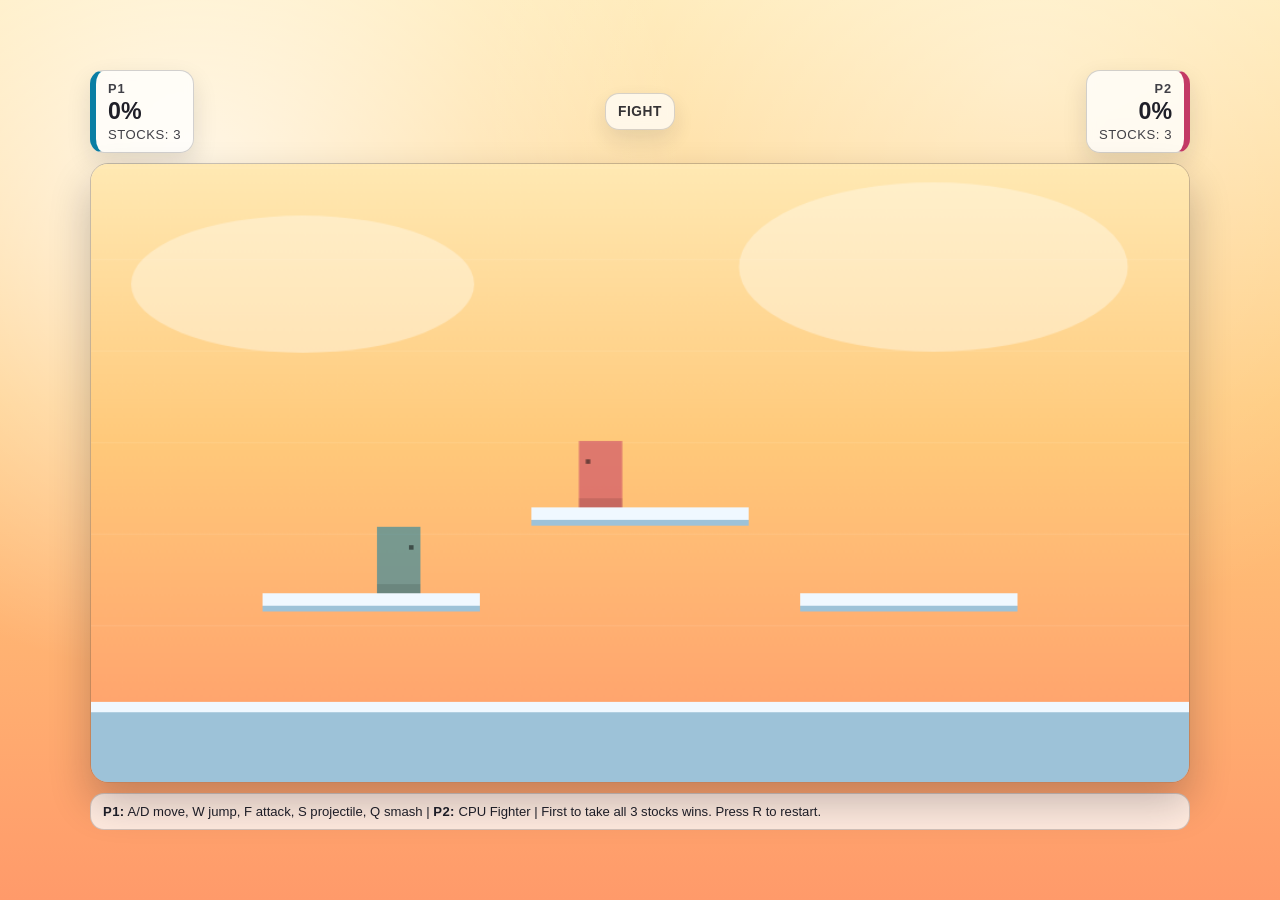
==== index.html @ aa7b56f3 "Initial game prototypes and archives" ====
<!doctype html>
<html lang="en">
<head>
	<meta charset="UTF-8" />
	<meta name="viewport" content="width=device-width, initial-scale=1.0" />
	<title>Sky Clash 2D</title>
	<style>
		:root {
			--bg-top: #ffe9b3;
			--bg-mid: #ffc97a;
			--bg-bottom: #ff9a6a;
			--ink: #1f1f28;
			--ui-card: rgba(255, 255, 255, 0.78);
			--ui-border: rgba(31, 31, 40, 0.2);
			--accent-a: #0a7ea4;
			--accent-b: #c33a65;
		}

		* {
			box-sizing: border-box;
		}

		body {
			margin: 0;
			min-height: 100vh;
			color: var(--ink);
			font-family: "Trebuchet MS", "Segoe UI", Tahoma, sans-serif;
			background:
				radial-gradient(circle at 15% 20%, rgba(255, 255, 255, 0.75), transparent 38%),
				radial-gradient(circle at 80% 8%, rgba(255, 255, 255, 0.4), transparent 42%),
				linear-gradient(180deg, var(--bg-top) 0%, var(--bg-mid) 45%, var(--bg-bottom) 100%);
			display: grid;
			place-items: center;
			padding: 18px;
		}

		.wrap {
			width: min(1100px, 96vw);
			display: grid;
			gap: 10px;
		}

		.hud {
			display: grid;
			grid-template-columns: 1fr auto 1fr;
			gap: 10px;
			align-items: center;
		}

		.panel {
			background: var(--ui-card);
			border: 1px solid var(--ui-border);
			border-radius: 14px;
			padding: 10px 12px;
			box-shadow: 0 10px 24px rgba(16, 22, 34, 0.12);
			backdrop-filter: blur(4px);
		}

		.p1 {
			justify-self: start;
			border-left: 6px solid var(--accent-a);
		}

		.p2 {
			justify-self: end;
			text-align: right;
			border-right: 6px solid var(--accent-b);
		}

		.center {
			font-weight: 700;
			letter-spacing: 0.04em;
			text-transform: uppercase;
			font-size: 0.86rem;
			opacity: 0.9;
			text-align: center;
		}

		.name {
			font-weight: 700;
			text-transform: uppercase;
			font-size: 0.8rem;
			letter-spacing: 0.07em;
			opacity: 0.85;
			margin-bottom: 4px;
		}

		.stat {
			font-size: 1.45rem;
			line-height: 1;
			font-weight: 800;
		}

		.stocks {
			font-size: 0.82rem;
			margin-top: 4px;
			opacity: 0.85;
			letter-spacing: 0.04em;
		}

		.stage {
			position: relative;
			border-radius: 18px;
			overflow: hidden;
			border: 1px solid rgba(20, 20, 28, 0.24);
			box-shadow: 0 20px 40px rgba(17, 12, 24, 0.24);
		}

		canvas {
			display: block;
			width: 100%;
			height: auto;
			aspect-ratio: 16 / 9;
			background: transparent;
		}

		.help {
			font-size: 0.82rem;
			background: var(--ui-card);
			border: 1px solid var(--ui-border);
			border-radius: 14px;
			padding: 8px 12px;
			line-height: 1.5;
		}

		.help strong {
			letter-spacing: 0.03em;
		}

		@media (max-width: 800px) {
			.hud {
				grid-template-columns: 1fr;
			}

			.p2 {
				justify-self: start;
				text-align: left;
				border-right: 0;
				border-left: 6px solid var(--accent-b);
			}

			.center {
				order: -1;
			}
		}
	</style>
</head>
<body>
	<div class="wrap">
		<div class="hud">
			<div class="panel p1">
				<div class="name">P1</div>
				<div id="p1Damage" class="stat">0%</div>
				<div id="p1Stocks" class="stocks">STOCKS: 3</div>
			</div>
			<div class="panel center" id="status">Fight</div>
			<div class="panel p2">
				<div class="name">P2</div>
				<div id="p2Damage" class="stat">0%</div>
				<div id="p2Stocks" class="stocks">STOCKS: 3</div>
			</div>
		</div>

		<div class="stage">
			<canvas id="game" width="960" height="540"></canvas>
		</div>

		<div class="help">
			<strong>P1:</strong> A/D move, W jump, F attack, S projectile, Q smash
			| <strong>P2:</strong> CPU Fighter
			| First to take all 3 stocks wins. Press R to restart.
		</div>
	</div>

	<script>
		const canvas = document.getElementById("game");
		const ctx = canvas.getContext("2d");

		const ui = {
			p1Damage: document.getElementById("p1Damage"),
			p2Damage: document.getElementById("p2Damage"),
			p1Stocks: document.getElementById("p1Stocks"),
			p2Stocks: document.getElementById("p2Stocks"),
			status: document.getElementById("status")
		};

		const W = canvas.width;
		const H = canvas.height;

		const WORLD = {
			gravity: 0.42,
			floorY: 470,
			leftBlast: -210,
			rightBlast: W + 210,
			bottomBlast: H + 220,
			topBlast: -280
		};

		const PLATFORMS = [
			{ x: 150, y: 375, w: 190, h: 16 },
			{ x: 620, y: 375, w: 190, h: 16 },
			{ x: 385, y: 300, w: 190, h: 16 }
		];

		const keys = new Set();
		const blockedKeys = new Set(["w", "a", "d", "f", "s", "q", "r"]);

		window.addEventListener("keydown", (e) => {
			const k = e.key.toLowerCase();
			if (blockedKeys.has(k)) e.preventDefault();
			keys.add(k);

			if (k === "r" && game.over) {
				resetMatch();
			}
		});

		window.addEventListener("keyup", (e) => {
			keys.delete(e.key.toLowerCase());
		});

		function mkPlayer(id, color, controls, spawnX) {
			return {
				id,
				color,
				controls,
				x: spawnX,
				y: 60,
				w: 38,
				h: 58,
				vx: 0,
				vy: 0,
				face: id === 1 ? 1 : -1,
				speed: 1.02,
				jumpPower: 9.5,
				grounded: false,
				airJumps: 1,
				maxAirJumps: 1,
				damage: 0,
				stocks: 3,
				hitstun: 0,
				invuln: 0,
				attackCooldown: 0,
				attackBuffer: 0,
				hurtFlash: 0,
				respawnTimer: 0,
				_jumpHeld: false,
				_attackHeld: false,
				_specialHeld: false,
				_smashHeld: false
			};
		}

		const game = {
			over: false,
			winner: null,
			impact: 0,
			attacks: [],
			projectiles: []
		};

		const p1 = mkPlayer(1, "#0a7ea4", { left: "a", right: "d", jump: "w", attack: "f", special: "s", smash: "q" }, 250);
		const p2 = mkPlayer(2, "#c33a65", { left: "j", right: "l", jump: "i", attack: "h" }, 710);

		function resetFighter(p, x) {
			p.x = x;
			p.y = 60;
			p.vx = 0;
			p.vy = 0;
			p.face = p.id === 1 ? 1 : -1;
			p.damage = 0;
			p.hitstun = 0;
			p.invuln = 90;
			p.hurtFlash = 0;
			p.grounded = false;
			p.airJumps = p.maxAirJumps;
			p.attackCooldown = 0;
			p.respawnTimer = 0;
			p._jumpHeld = false;
			p._attackHeld = false;
			p._specialHeld = false;
			p._smashHeld = false;
		}

		function resetMatch() {
			p1.stocks = 3;
			p2.stocks = 3;
			resetFighter(p1, 250);
			resetFighter(p2, 710);
			game.over = false;
			game.winner = null;
			game.attacks = [];
			game.projectiles = [];
			game.impact = 0;
			ui.status.textContent = "Fight";
		}

		function intersects(a, b) {
			return a.x < b.x + b.w && a.x + a.w > b.x && a.y < b.y + b.h && a.y + a.h > b.y;
		}

		function spawnAttack(p) {
			const reach = 42;
			const box = {
				type: "jab",
				owner: p,
				x: p.face === 1 ? p.x + p.w : p.x - reach,
				y: p.y + 14,
				w: reach,
				h: 24,
				ttl: 7,
				damage: 10,
				kbBase: 6.1,
				kbScale: 0.1,
				kbX: 1.34,
				kbY: 0.2
			};
			game.attacks.push(box);
			p.attackCooldown = 22;
			p.attackBuffer = 3;
		}

		function spawnSmash(p) {
			const reach = 72;
			const box = {
				type: "smash",
				owner: p,
				x: p.face === 1 ? p.x + p.w - 4 : p.x - reach + 4,
				y: p.y + 10,
				w: reach,
				h: 36,
				ttl: 10,
				damage: 36,
				kbBase: 16.5,
				kbScale: 0.22,
				kbX: 2.7,
				kbY: 0.07
			};
			game.attacks.push(box);
			p.attackCooldown = 48;
			p.attackBuffer = 7;
		}

		function spawnProjectile(p) {
			const projectile = {
				owner: p,
				x: p.face === 1 ? p.x + p.w + 2 : p.x - 16,
				y: p.y + 22,
				w: 16,
				h: 10,
				vx: p.face * 7.4,
				ttl: 95,
				damage: 8,
				kbBase: 6.4,
				kbScale: 0.1,
				kbX: 1.5,
				kbY: 0.15
			};
			game.projectiles.push(projectile);
			p.attackCooldown = 28;
			p.attackBuffer = 4;
		}

		function applyHit(attack, target) {
			if (target.invuln > 0 || target.respawnTimer > 0) return;

			const dir = attack.owner.face;
			const k = (attack.kbBase + target.damage * attack.kbScale) * 1.22;
			const kbX = attack.kbX ?? 1.18;
			const kbY = attack.kbY ?? 0.2;
			const sideBlastBoost = 1.32;
			target.damage = Math.min(999, target.damage + attack.damage);
			target.vx = dir * (k * kbX * sideBlastBoost);
			target.vy = -(k * kbY) - 0.7;
			target.hitstun = Math.floor(8 + target.damage * 0.14);
			target.invuln = 11;
			target.hurtFlash = 8;
			game.impact = 6;
		}

		function runControls(p) {
			if (p.respawnTimer > 0 || game.over) return;

			const left = keys.has(p.controls.left);
			const right = keys.has(p.controls.right);
			const jump = keys.has(p.controls.jump);
			const attack = keys.has(p.controls.attack);
			const special = !!p.controls.special && keys.has(p.controls.special);
			const smash = !!p.controls.smash && keys.has(p.controls.smash);

			if (p.hitstun <= 0) {
				if (left) {
					p.vx -= p.speed;
					p.face = -1;
				}
				if (right) {
					p.vx += p.speed;
					p.face = 1;
				}

				if (jump && !p._jumpHeld) {
					if (p.grounded) {
						p.vy = -p.jumpPower;
						p.grounded = false;
					} else if (p.airJumps > 0) {
						p.vy = -p.jumpPower * 0.95;
						p.airJumps -= 1;
					}
				}

				if (attack && !p._attackHeld && p.attackCooldown <= 0) {
					spawnAttack(p);
				}

				if (special && !p._specialHeld && p.attackCooldown <= 0) {
					spawnProjectile(p);
				}

				if (smash && !p._smashHeld && p.attackCooldown <= 0) {
					spawnSmash(p);
				}
			}

			p._jumpHeld = jump;
			p._attackHeld = attack;
			p._specialHeld = special;
			p._smashHeld = smash;
		}

		function runCpuControls(p, target) {
			if (p.respawnTimer > 0 || game.over) return;

			if (p.hitstun > 0) return;

			const pCenterX = p.x + p.w * 0.5;
			const tCenterX = target.x + target.w * 0.5;
			const dx = tCenterX - pCenterX;
			const adx = Math.abs(dx);
			const dy = target.y - p.y;

			const edgeGuard = 60;
			if (p.x < edgeGuard) {
				p.vx += p.speed;
				p.face = 1;
			} else if (p.x + p.w > W - edgeGuard) {
				p.vx -= p.speed;
				p.face = -1;
			} else {
				const keepDistance = 42;
				if (adx > keepDistance + 14) {
					if (dx < 0) {
						p.vx -= p.speed;
						p.face = -1;
					} else {
						p.vx += p.speed;
						p.face = 1;
					}
				}
			}

			if (p.grounded && dy < -42 && Math.random() < 0.08) {
				p.vy = -p.jumpPower;
				p.grounded = false;
			}

			const needsRecoveryJump = !p.grounded && p.y > WORLD.floorY - 120 && p.vy > 1.2;
			if (needsRecoveryJump && p.airJumps > 0) {
				p.vy = -p.jumpPower * 0.95;
				p.airJumps -= 1;
			}

			const inRange = adx < 70 && Math.abs(dy) < 46;
			const smashRange = adx < 52 && Math.abs(dy) < 34;
			if (inRange && p.attackCooldown <= 0 && Math.random() < 0.35) {
				spawnAttack(p);
			} else if (smashRange && p.attackCooldown <= 0 && Math.random() < 0.14) {
				spawnSmash(p);
			}
		}

		function resolveStageCollision(p) {
			p.grounded = false;

			if (p.y + p.h >= WORLD.floorY) {
				p.y = WORLD.floorY - p.h;
				p.vy = 0;
				p.grounded = true;
				p.airJumps = p.maxAirJumps;
			}

			for (const plat of PLATFORMS) {
				const wasAbove = p.y + p.h - p.vy <= plat.y;
				const willOverlapX = p.x + p.w > plat.x && p.x < plat.x + plat.w;

				if (willOverlapX && wasAbove && p.y + p.h >= plat.y && p.y + p.h <= plat.y + plat.h + 10 && p.vy >= 0) {
					p.y = plat.y - p.h;
					p.vy = 0;
					p.grounded = true;
					p.airJumps = p.maxAirJumps;
				}
			}
		}

		function updatePlayer(p, inputMode, target) {
			if (p.respawnTimer > 0) {
				p.respawnTimer -= 1;
				if (p.respawnTimer <= 0) {
					const spawnX = p.id === 1 ? 250 : 710;
					resetFighter(p, spawnX);
				}
				return;
			}

			if (inputMode === "cpu") {
				runCpuControls(p, target);
			} else {
				runControls(p);
			}

			if (p.hitstun > 0) p.hitstun -= 1;
			if (p.invuln > 0) p.invuln -= 1;
			if (p.attackCooldown > 0) p.attackCooldown -= 1;
			if (p.attackBuffer > 0) p.attackBuffer -= 1;
			if (p.hurtFlash > 0) p.hurtFlash -= 1;

			p.vy += WORLD.gravity;

			const maxH = p.hitstun > 0 ? 10.2 : 7.6;
			if (p.vx > maxH) p.vx = maxH;
			if (p.vx < -maxH) p.vx = -maxH;

			const drag = p.grounded ? 0.77 : 0.92;
			p.vx *= drag;

			p.x += p.vx;
			p.y += p.vy;

			resolveStageCollision(p);

			const blastOut =
				p.x + p.w < WORLD.leftBlast ||
				p.x > WORLD.rightBlast ||
				p.y > WORLD.bottomBlast ||
				p.y + p.h < WORLD.topBlast;

			if (blastOut && !game.over) {
				p.stocks -= 1;
				if (p.stocks <= 0) {
					game.over = true;
					game.winner = p.id === 1 ? 2 : 1;
					ui.status.textContent = "P" + game.winner + " Wins - Press R";
				} else {
					p.respawnTimer = 75;
				}
			}
		}

		function updateAttacks() {
			for (let i = game.attacks.length - 1; i >= 0; i -= 1) {
				const a = game.attacks[i];
				a.ttl -= 1;

				const target = a.owner === p1 ? p2 : p1;
				const hurtbox = { x: target.x, y: target.y, w: target.w, h: target.h };

				if (a.ttl > 0 && intersects(a, hurtbox)) {
					applyHit(a, target);
					a.ttl = 0;
				}

				if (a.ttl <= 0) game.attacks.splice(i, 1);
			}
		}

		function updateProjectiles() {
			for (let i = game.projectiles.length - 1; i >= 0; i -= 1) {
				const b = game.projectiles[i];
				b.x += b.vx;
				b.ttl -= 1;

				const target = b.owner === p1 ? p2 : p1;
				const hurtbox = { x: target.x, y: target.y, w: target.w, h: target.h };

				if (b.ttl > 0 && intersects(b, hurtbox)) {
					applyHit(b, target);
					b.ttl = 0;
				}

				const out = b.x + b.w < -40 || b.x > W + 40;
				if (b.ttl <= 0 || out) game.projectiles.splice(i, 1);
			}
		}

		function drawBackground(t) {
			const g = ctx.createLinearGradient(0, 0, 0, H);
			g.addColorStop(0, "#ffe9b3");
			g.addColorStop(0.45, "#ffc97a");
			g.addColorStop(1, "#ff9a6a");
			ctx.fillStyle = g;
			ctx.fillRect(0, 0, W, H);

			ctx.save();
			const drift = Math.sin(t * 0.00035) * 14;
			ctx.globalAlpha = 0.45;
			ctx.fillStyle = "#fff8e8";
			ctx.beginPath();
			ctx.ellipse(180 + drift, 105, 150, 60, 0, 0, Math.PI * 2);
			ctx.ellipse(740 - drift * 0.7, 90, 170, 74, 0, 0, Math.PI * 2);
			ctx.fill();
			ctx.restore();

			for (let i = 0; i < 7; i += 1) {
				ctx.fillStyle = "rgba(255,255,255,0.09)";
				ctx.fillRect(0, i * 80 + (t * 0.02 % 18), W, 1);
			}
		}

		function drawStage() {
			ctx.fillStyle = "#f0f8ff";
			ctx.fillRect(0, WORLD.floorY, W, H - WORLD.floorY);

			ctx.fillStyle = "#9dc2d8";
			ctx.fillRect(0, WORLD.floorY + 9, W, H - WORLD.floorY);

			for (const p of PLATFORMS) {
				ctx.fillStyle = "#f0f8ff";
				ctx.fillRect(p.x, p.y, p.w, p.h);
				ctx.fillStyle = "#9dc2d8";
				ctx.fillRect(p.x, p.y + p.h - 5, p.w, 5);
			}
		}

		function drawPlayer(p) {
			if (p.respawnTimer > 0) {
				if (Math.floor(p.respawnTimer / 7) % 2 === 0) return;
			}

			ctx.save();

			if (p.invuln > 0 && Math.floor(p.invuln / 4) % 2 === 0) {
				ctx.globalAlpha = 0.55;
			}

			const bob = p.grounded ? 0 : Math.sin(performance.now() * 0.02) * 0.6;
			const x = p.x;
			const y = p.y + bob;

			ctx.fillStyle = p.hurtFlash > 0 ? "#fff0f0" : p.color;
			ctx.fillRect(x, y, p.w, p.h);

			ctx.fillStyle = "rgba(0,0,0,0.2)";
			ctx.fillRect(x, y + p.h - 8, p.w, 8);

			ctx.fillStyle = "#111";
			const eyeX = p.face === 1 ? x + p.w - 10 : x + 6;
			ctx.fillRect(eyeX, y + 16, 4, 4);

			if (p.attackBuffer > 0) {
				ctx.strokeStyle = "rgba(255,255,255,0.92)";
				ctx.lineWidth = 3;
				const cx = p.face === 1 ? x + p.w + 9 : x - 9;
				const arcRadius = Math.max(2, 9 + (3 - p.attackBuffer) * 5);
				ctx.beginPath();
				ctx.arc(cx, y + 24, arcRadius, 0.2, Math.PI * 1.8);
				ctx.stroke();
			}

			ctx.restore();
		}

		function drawAttacks() {
			ctx.save();
			ctx.fillStyle = "rgba(255,255,255,0.28)";
			for (const a of game.attacks) {
				ctx.fillRect(a.x, a.y, a.w, a.h);
			}
			ctx.restore();
		}

		function drawProjectiles() {
			ctx.save();
			for (const b of game.projectiles) {
				const grad = ctx.createLinearGradient(b.x, b.y, b.x + b.w, b.y);
				grad.addColorStop(0, "#f8ffcf");
				grad.addColorStop(1, "#ffb86b");
				ctx.fillStyle = grad;
				ctx.fillRect(b.x, b.y, b.w, b.h);
				ctx.fillStyle = "rgba(255,255,255,0.6)";
				ctx.fillRect(b.x + 3, b.y + 2, b.w - 6, 2);
			}
			ctx.restore();
		}

		function updateUI() {
			ui.p1Damage.textContent = Math.floor(p1.damage) + "%";
			ui.p2Damage.textContent = Math.floor(p2.damage) + "%";
			ui.p1Stocks.textContent = "STOCKS: " + p1.stocks;
			ui.p2Stocks.textContent = "STOCKS: " + p2.stocks;
			if (!game.over) ui.status.textContent = "Fight";
		}

		function step(t) {
			if (!game.over) {
				updatePlayer(p1, "human", p2);
				updatePlayer(p2, "cpu", p1);
				updateAttacks();
				updateProjectiles();
			}

			if (game.impact > 0) game.impact -= 1;
			updateUI();

			ctx.save();
			if (game.impact > 0) {
				const s = game.impact;
				ctx.translate((Math.random() - 0.5) * s * 1.2, (Math.random() - 0.5) * s * 1.2);
			}

			drawBackground(t);
			drawStage();
			drawAttacks();
			drawProjectiles();
			drawPlayer(p1);
			drawPlayer(p2);
			ctx.restore();

			if (game.over) {
				ctx.save();
				ctx.fillStyle = "rgba(10,12,20,0.45)";
				ctx.fillRect(0, 0, W, H);
				ctx.fillStyle = "#fff";
				ctx.textAlign = "center";
				ctx.font = "bold 54px Trebuchet MS";
				ctx.fillText("P" + game.winner + " Wins", W / 2, H / 2 - 8);
				ctx.font = "bold 24px Trebuchet MS";
				ctx.fillText("Press R to Restart", W / 2, H / 2 + 36);
				ctx.restore();
			}

			requestAnimationFrame(step);
		}

		resetMatch();
		requestAnimationFrame(step);
	</script>
</body>
</html>
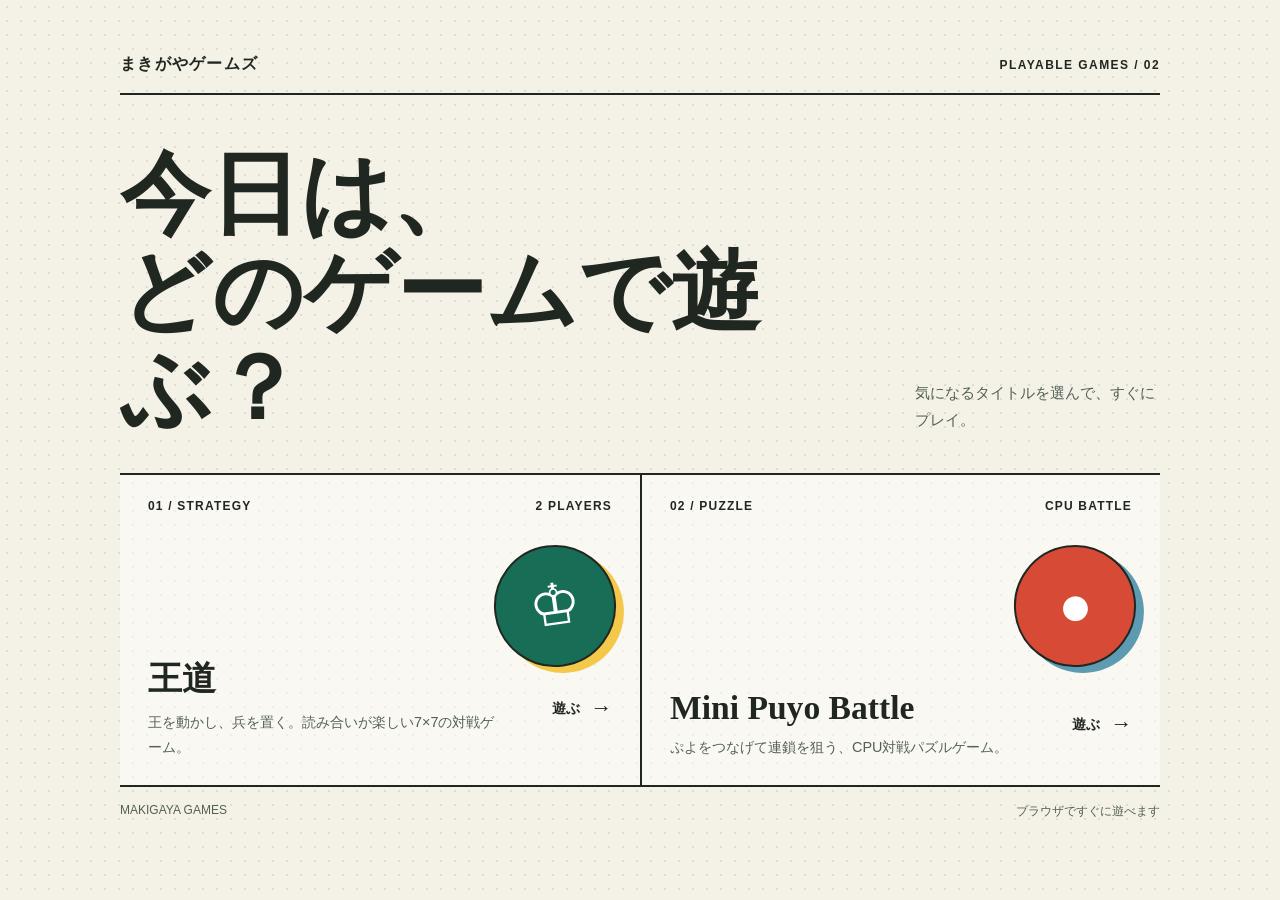
==== commit fdb53632: "Add Mini Puyo Battle HTML and game logic - Created a new HTML file for the Mini Puyo Battle game, in" ====
--- a/index.html
+++ b/index.html
@@ -1,747 +1,236 @@
 <!doctype html>
-<html lang="en">
+<html lang="ja">
 <head>
-	<meta charset="UTF-8" />
-	<meta name="viewport" content="width=device-width, initial-scale=1.0" />
-	<title>Sky Clash 2D</title>
-	<style>
-		:root {
-			--bg-top: #ffe9b3;
-			--bg-mid: #ffc97a;
-			--bg-bottom: #ff9a6a;
-			--ink: #1f1f28;
-			--ui-card: rgba(255, 255, 255, 0.78);
-			--ui-border: rgba(31, 31, 40, 0.2);
-			--accent-a: #0a7ea4;
-			--accent-b: #c33a65;
-		}
-
-		* {
-			box-sizing: border-box;
-		}
-
-		body {
-			margin: 0;
-			min-height: 100vh;
-			color: var(--ink);
-			font-family: "Trebuchet MS", "Segoe UI", Tahoma, sans-serif;
-			background:
-				radial-gradient(circle at 15% 20%, rgba(255, 255, 255, 0.75), transparent 38%),
-				radial-gradient(circle at 80% 8%, rgba(255, 255, 255, 0.4), transparent 42%),
-				linear-gradient(180deg, var(--bg-top) 0%, var(--bg-mid) 45%, var(--bg-bottom) 100%);
-			display: grid;
-			place-items: center;
-			padding: 18px;
-		}
-
-		.wrap {
-			width: min(1100px, 96vw);
-			display: grid;
-			gap: 10px;
-		}
-
-		.hud {
-			display: grid;
-			grid-template-columns: 1fr auto 1fr;
-			gap: 10px;
-			align-items: center;
-		}
-
-		.panel {
-			background: var(--ui-card);
-			border: 1px solid var(--ui-border);
-			border-radius: 14px;
-			padding: 10px 12px;
-			box-shadow: 0 10px 24px rgba(16, 22, 34, 0.12);
-			backdrop-filter: blur(4px);
-		}
-
-		.p1 {
-			justify-self: start;
-			border-left: 6px solid var(--accent-a);
-		}
-
-		.p2 {
-			justify-self: end;
-			text-align: right;
-			border-right: 6px solid var(--accent-b);
-		}
-
-		.center {
-			font-weight: 700;
-			letter-spacing: 0.04em;
-			text-transform: uppercase;
-			font-size: 0.86rem;
-			opacity: 0.9;
-			text-align: center;
-		}
-
-		.name {
-			font-weight: 700;
-			text-transform: uppercase;
-			font-size: 0.8rem;
-			letter-spacing: 0.07em;
-			opacity: 0.85;
-			margin-bottom: 4px;
-		}
-
-		.stat {
-			font-size: 1.45rem;
-			line-height: 1;
-			font-weight: 800;
-		}
-
-		.stocks {
-			font-size: 0.82rem;
-			margin-top: 4px;
-			opacity: 0.85;
-			letter-spacing: 0.04em;
-		}
-
-		.stage {
-			position: relative;
-			border-radius: 18px;
-			overflow: hidden;
-			border: 1px solid rgba(20, 20, 28, 0.24);
-			box-shadow: 0 20px 40px rgba(17, 12, 24, 0.24);
-		}
-
-		canvas {
-			display: block;
-			width: 100%;
-			height: auto;
-			aspect-ratio: 16 / 9;
-			background: transparent;
-		}
-
-		.help {
-			font-size: 0.82rem;
-			background: var(--ui-card);
-			border: 1px solid var(--ui-border);
-			border-radius: 14px;
-			padding: 8px 12px;
-			line-height: 1.5;
-		}
-
-		.help strong {
-			letter-spacing: 0.03em;
-		}
-
-		@media (max-width: 800px) {
-			.hud {
-				grid-template-columns: 1fr;
-			}
-
-			.p2 {
-				justify-self: start;
-				text-align: left;
-				border-right: 0;
-				border-left: 6px solid var(--accent-b);
-			}
-
-			.center {
-				order: -1;
-			}
-		}
-	</style>
+  <meta charset="UTF-8" />
+  <meta name="viewport" content="width=device-width, initial-scale=1.0" />
+  <meta name="theme-color" content="#f4f1e7" />
+  <title>まきがやゲームズ</title>
+  <style>
+    :root {
+      color-scheme: light;
+      --ink: #202721;
+      --paper: #f4f1e7;
+      --line: rgba(32, 39, 33, .22);
+      --green: #176d55;
+      --red: #d74a36;
+      --yellow: #f4c84b;
+    }
+
+    * { box-sizing: border-box; }
+
+    body {
+      margin: 0;
+      min-height: 100vh;
+      color: var(--ink);
+      background-color: var(--paper);
+      background-image: radial-gradient(rgba(32, 39, 33, .1) .8px, transparent .8px);
+      background-size: 14px 14px;
+      font-family: "Yu Gothic", "Hiragino Kaku Gothic ProN", Meiryo, sans-serif;
+    }
+
+    .page {
+      width: min(1040px, calc(100% - 40px));
+      margin: 0 auto;
+      padding: 54px 0 36px;
+    }
+
+    .masthead {
+      display: flex;
+      align-items: center;
+      justify-content: space-between;
+      gap: 20px;
+      padding-bottom: 18px;
+      border-bottom: 2px solid var(--ink);
+    }
+
+    .brand {
+      margin: 0;
+      font-family: "Yu Mincho", "Hiragino Mincho ProN", serif;
+      font-size: 1rem;
+      font-weight: 800;
+      letter-spacing: .08em;
+    }
+
+    .edition {
+      margin: 0;
+      font-size: .75rem;
+      font-weight: 800;
+      letter-spacing: .12em;
+    }
+
+    .intro {
+      display: grid;
+      grid-template-columns: 1fr auto;
+      align-items: end;
+      gap: 24px;
+      padding: 52px 0 36px;
+    }
+
+    .intro h1 {
+      max-width: 700px;
+      margin: 0;
+      font-family: "Yu Mincho", "Hiragino Mincho ProN", serif;
+      font-size: clamp(2.6rem, 8vw, 5.6rem);
+      line-height: 1.08;
+    }
+
+    .intro p {
+      max-width: 245px;
+      margin: 0 0 4px;
+      color: #536057;
+      font-size: .95rem;
+      line-height: 1.8;
+    }
+
+    .game-list {
+      display: grid;
+      grid-template-columns: repeat(2, minmax(0, 1fr));
+      border-top: 2px solid var(--ink);
+      border-bottom: 2px solid var(--ink);
+    }
+
+    .game-link {
+      position: relative;
+      display: flex;
+      min-height: 310px;
+      flex-direction: column;
+      justify-content: space-between;
+      overflow: hidden;
+      padding: 24px 28px 26px;
+      color: var(--ink);
+      text-decoration: none;
+      background: rgba(255, 255, 255, .48);
+      transition: background-color .2s ease, transform .2s ease;
+    }
+
+    .game-link + .game-link { border-left: 2px solid var(--ink); }
+    .game-link:hover { z-index: 1; background: #fffdf6; transform: translateY(-4px); }
+    .game-link:focus-visible { z-index: 2; outline: 4px solid var(--green); outline-offset: -5px; }
+
+    .game-top, .game-bottom {
+      display: flex;
+      align-items: center;
+      justify-content: space-between;
+      gap: 16px;
+    }
+
+    .game-number, .game-kind {
+      margin: 0;
+      font-size: .75rem;
+      font-weight: 800;
+      letter-spacing: .1em;
+    }
+
+    .game-art {
+      position: absolute;
+      top: 70px;
+      right: 24px;
+      display: grid;
+      width: 122px;
+      height: 122px;
+      place-items: center;
+      border: 2px solid var(--ink);
+      border-radius: 50%;
+      font-size: 3.6rem;
+      line-height: 1;
+      transform: rotate(-8deg);
+    }
+
+    .king .game-art { color: #fff; background: var(--green); box-shadow: 7px 7px 0 var(--yellow); }
+    .puyo .game-art { color: #fff; background: var(--red); box-shadow: 7px 7px 0 #5c9bb2; }
+
+    .game-copy { position: relative; z-index: 1; max-width: 75%; }
+    .game-copy h2 { margin: 0 0 8px; font-family: "Yu Mincho", "Hiragino Mincho ProN", serif; font-size: 2.1rem; }
+    .game-copy p { margin: 0; color: #536057; font-size: .9rem; line-height: 1.7; }
+
+    .play-label {
+      display: inline-flex;
+      align-items: center;
+      gap: 10px;
+      font-size: .88rem;
+      font-weight: 800;
+    }
+
+    .arrow { font-size: 1.35rem; transition: transform .2s ease; }
+    .game-link:hover .arrow { transform: translateX(5px); }
+
+    footer {
+      display: flex;
+      justify-content: space-between;
+      gap: 16px;
+      padding-top: 16px;
+      color: #536057;
+      font-size: .75rem;
+    }
+
+    footer p { margin: 0; }
+
+    @media (max-width: 680px) {
+      .page { width: min(100% - 28px, 520px); padding-top: 28px; }
+      .intro { grid-template-columns: 1fr; gap: 14px; padding: 38px 0 26px; }
+      .intro p { max-width: 320px; }
+      .game-list { grid-template-columns: 1fr; }
+      .game-link { min-height: 260px; padding: 20px; }
+      .game-link + .game-link { border-top: 2px solid var(--ink); border-left: 0; }
+      .game-art { top: 56px; right: 20px; width: 96px; height: 96px; font-size: 2.8rem; }
+      .game-copy { max-width: 78%; }
+      .game-copy h2 { font-size: 1.75rem; }
+      footer { flex-wrap: wrap; }
+    }
+
+    @media (prefers-reduced-motion: reduce) {
+      *, *::before, *::after { scroll-behavior: auto !important; transition-duration: .01ms !important; }
+    }
+  </style>
 </head>
 <body>
-	<div class="wrap">
-		<div class="hud">
-			<div class="panel p1">
-				<div class="name">P1</div>
-				<div id="p1Damage" class="stat">0%</div>
-				<div id="p1Stocks" class="stocks">STOCKS: 3</div>
-			</div>
-			<div class="panel center" id="status">Fight</div>
-			<div class="panel p2">
-				<div class="name">P2</div>
-				<div id="p2Damage" class="stat">0%</div>
-				<div id="p2Stocks" class="stocks">STOCKS: 3</div>
-			</div>
-		</div>
-
-		<div class="stage">
-			<canvas id="game" width="960" height="540"></canvas>
-		</div>
-
-		<div class="help">
-			<strong>P1:</strong> A/D move, W jump, F attack, S projectile, Q smash
-			| <strong>P2:</strong> CPU Fighter
-			| First to take all 3 stocks wins. Press R to restart.
-		</div>
-	</div>
-
-	<script>
-		const canvas = document.getElementById("game");
-		const ctx = canvas.getContext("2d");
-
-		const ui = {
-			p1Damage: document.getElementById("p1Damage"),
-			p2Damage: document.getElementById("p2Damage"),
-			p1Stocks: document.getElementById("p1Stocks"),
-			p2Stocks: document.getElementById("p2Stocks"),
-			status: document.getElementById("status")
-		};
-
-		const W = canvas.width;
-		const H = canvas.height;
-
-		const WORLD = {
-			gravity: 0.42,
-			floorY: 470,
-			leftBlast: -210,
-			rightBlast: W + 210,
-			bottomBlast: H + 220,
-			topBlast: -280
-		};
-
-		const PLATFORMS = [
-			{ x: 150, y: 375, w: 190, h: 16 },
-			{ x: 620, y: 375, w: 190, h: 16 },
-			{ x: 385, y: 300, w: 190, h: 16 }
-		];
-
-		const keys = new Set();
-		const blockedKeys = new Set(["w", "a", "d", "f", "s", "q", "r"]);
-
-		window.addEventListener("keydown", (e) => {
-			const k = e.key.toLowerCase();
-			if (blockedKeys.has(k)) e.preventDefault();
-			keys.add(k);
-
-			if (k === "r" && game.over) {
-				resetMatch();
-			}
-		});
-
-		window.addEventListener("keyup", (e) => {
-			keys.delete(e.key.toLowerCase());
-		});
-
-		function mkPlayer(id, color, controls, spawnX) {
-			return {
-				id,
-				color,
-				controls,
-				x: spawnX,
-				y: 60,
-				w: 38,
-				h: 58,
-				vx: 0,
-				vy: 0,
-				face: id === 1 ? 1 : -1,
-				speed: 1.02,
-				jumpPower: 9.5,
-				grounded: false,
-				airJumps: 1,
-				maxAirJumps: 1,
-				damage: 0,
-				stocks: 3,
-				hitstun: 0,
-				invuln: 0,
-				attackCooldown: 0,
-				attackBuffer: 0,
-				hurtFlash: 0,
-				respawnTimer: 0,
-				_jumpHeld: false,
-				_attackHeld: false,
-				_specialHeld: false,
-				_smashHeld: false
-			};
-		}
-
-		const game = {
-			over: false,
-			winner: null,
-			impact: 0,
-			attacks: [],
-			projectiles: []
-		};
-
-		const p1 = mkPlayer(1, "#0a7ea4", { left: "a", right: "d", jump: "w", attack: "f", special: "s", smash: "q" }, 250);
-		const p2 = mkPlayer(2, "#c33a65", { left: "j", right: "l", jump: "i", attack: "h" }, 710);
-
-		function resetFighter(p, x) {
-			p.x = x;
-			p.y = 60;
-			p.vx = 0;
-			p.vy = 0;
-			p.face = p.id === 1 ? 1 : -1;
-			p.damage = 0;
-			p.hitstun = 0;
-			p.invuln = 90;
-			p.hurtFlash = 0;
-			p.grounded = false;
-			p.airJumps = p.maxAirJumps;
-			p.attackCooldown = 0;
-			p.respawnTimer = 0;
-			p._jumpHeld = false;
-			p._attackHeld = false;
-			p._specialHeld = false;
-			p._smashHeld = false;
-		}
-
-		function resetMatch() {
-			p1.stocks = 3;
-			p2.stocks = 3;
-			resetFighter(p1, 250);
-			resetFighter(p2, 710);
-			game.over = false;
-			game.winner = null;
-			game.attacks = [];
-			game.projectiles = [];
-			game.impact = 0;
-			ui.status.textContent = "Fight";
-		}
-
-		function intersects(a, b) {
-			return a.x < b.x + b.w && a.x + a.w > b.x && a.y < b.y + b.h && a.y + a.h > b.y;
-		}
-
-		function spawnAttack(p) {
-			const reach = 42;
-			const box = {
-				type: "jab",
-				owner: p,
-				x: p.face === 1 ? p.x + p.w : p.x - reach,
-				y: p.y + 14,
-				w: reach,
-				h: 24,
-				ttl: 7,
-				damage: 10,
-				kbBase: 6.1,
-				kbScale: 0.1,
-				kbX: 1.34,
-				kbY: 0.2
-			};
-			game.attacks.push(box);
-			p.attackCooldown = 22;
-			p.attackBuffer = 3;
-		}
-
-		function spawnSmash(p) {
-			const reach = 72;
-			const box = {
-				type: "smash",
-				owner: p,
-				x: p.face === 1 ? p.x + p.w - 4 : p.x - reach + 4,
-				y: p.y + 10,
-				w: reach,
-				h: 36,
-				ttl: 10,
-				damage: 36,
-				kbBase: 16.5,
-				kbScale: 0.22,
-				kbX: 2.7,
-				kbY: 0.07
-			};
-			game.attacks.push(box);
-			p.attackCooldown = 48;
-			p.attackBuffer = 7;
-		}
-
-		function spawnProjectile(p) {
-			const projectile = {
-				owner: p,
-				x: p.face === 1 ? p.x + p.w + 2 : p.x - 16,
-				y: p.y + 22,
-				w: 16,
-				h: 10,
-				vx: p.face * 7.4,
-				ttl: 95,
-				damage: 8,
-				kbBase: 6.4,
-				kbScale: 0.1,
-				kbX: 1.5,
-				kbY: 0.15
-			};
-			game.projectiles.push(projectile);
-			p.attackCooldown = 28;
-			p.attackBuffer = 4;
-		}
-
-		function applyHit(attack, target) {
-			if (target.invuln > 0 || target.respawnTimer > 0) return;
-
-			const dir = attack.owner.face;
-			const k = (attack.kbBase + target.damage * attack.kbScale) * 1.22;
-			const kbX = attack.kbX ?? 1.18;
-			const kbY = attack.kbY ?? 0.2;
-			const sideBlastBoost = 1.32;
-			target.damage = Math.min(999, target.damage + attack.damage);
-			target.vx = dir * (k * kbX * sideBlastBoost);
-			target.vy = -(k * kbY) - 0.7;
-			target.hitstun = Math.floor(8 + target.damage * 0.14);
-			target.invuln = 11;
-			target.hurtFlash = 8;
-			game.impact = 6;
-		}
-
-		function runControls(p) {
-			if (p.respawnTimer > 0 || game.over) return;
-
-			const left = keys.has(p.controls.left);
-			const right = keys.has(p.controls.right);
-			const jump = keys.has(p.controls.jump);
-			const attack = keys.has(p.controls.attack);
-			const special = !!p.controls.special && keys.has(p.controls.special);
-			const smash = !!p.controls.smash && keys.has(p.controls.smash);
-
-			if (p.hitstun <= 0) {
-				if (left) {
-					p.vx -= p.speed;
-					p.face = -1;
-				}
-				if (right) {
-					p.vx += p.speed;
-					p.face = 1;
-				}
-
-				if (jump && !p._jumpHeld) {
-					if (p.grounded) {
-						p.vy = -p.jumpPower;
-						p.grounded = false;
-					} else if (p.airJumps > 0) {
-						p.vy = -p.jumpPower * 0.95;
-						p.airJumps -= 1;
-					}
-				}
-
-				if (attack && !p._attackHeld && p.attackCooldown <= 0) {
-					spawnAttack(p);
-				}
-
-				if (special && !p._specialHeld && p.attackCooldown <= 0) {
-					spawnProjectile(p);
-				}
-
-				if (smash && !p._smashHeld && p.attackCooldown <= 0) {
-					spawnSmash(p);
-				}
-			}
-
-			p._jumpHeld = jump;
-			p._attackHeld = attack;
-			p._specialHeld = special;
-			p._smashHeld = smash;
-		}
-
-		function runCpuControls(p, target) {
-			if (p.respawnTimer > 0 || game.over) return;
-
-			if (p.hitstun > 0) return;
-
-			const pCenterX = p.x + p.w * 0.5;
-			const tCenterX = target.x + target.w * 0.5;
-			const dx = tCenterX - pCenterX;
-			const adx = Math.abs(dx);
-			const dy = target.y - p.y;
-
-			const edgeGuard = 60;
-			if (p.x < edgeGuard) {
-				p.vx += p.speed;
-				p.face = 1;
-			} else if (p.x + p.w > W - edgeGuard) {
-				p.vx -= p.speed;
-				p.face = -1;
-			} else {
-				const keepDistance = 42;
-				if (adx > keepDistance + 14) {
-					if (dx < 0) {
-						p.vx -= p.speed;
-						p.face = -1;
-					} else {
-						p.vx += p.speed;
-						p.face = 1;
-					}
-				}
-			}
-
-			if (p.grounded && dy < -42 && Math.random() < 0.08) {
-				p.vy = -p.jumpPower;
-				p.grounded = false;
-			}
-
-			const needsRecoveryJump = !p.grounded && p.y > WORLD.floorY - 120 && p.vy > 1.2;
-			if (needsRecoveryJump && p.airJumps > 0) {
-				p.vy = -p.jumpPower * 0.95;
-				p.airJumps -= 1;
-			}
-
-			const inRange = adx < 70 && Math.abs(dy) < 46;
-			const smashRange = adx < 52 && Math.abs(dy) < 34;
-			if (inRange && p.attackCooldown <= 0 && Math.random() < 0.35) {
-				spawnAttack(p);
-			} else if (smashRange && p.attackCooldown <= 0 && Math.random() < 0.14) {
-				spawnSmash(p);
-			}
-		}
-
-		function resolveStageCollision(p) {
-			p.grounded = false;
-
-			if (p.y + p.h >= WORLD.floorY) {
-				p.y = WORLD.floorY - p.h;
-				p.vy = 0;
-				p.grounded = true;
-				p.airJumps = p.maxAirJumps;
-			}
-
-			for (const plat of PLATFORMS) {
-				const wasAbove = p.y + p.h - p.vy <= plat.y;
-				const willOverlapX = p.x + p.w > plat.x && p.x < plat.x + plat.w;
-
-				if (willOverlapX && wasAbove && p.y + p.h >= plat.y && p.y + p.h <= plat.y + plat.h + 10 && p.vy >= 0) {
-					p.y = plat.y - p.h;
-					p.vy = 0;
-					p.grounded = true;
-					p.airJumps = p.maxAirJumps;
-				}
-			}
-		}
-
-		function updatePlayer(p, inputMode, target) {
-			if (p.respawnTimer > 0) {
-				p.respawnTimer -= 1;
-				if (p.respawnTimer <= 0) {
-					const spawnX = p.id === 1 ? 250 : 710;
-					resetFighter(p, spawnX);
-				}
-				return;
-			}
-
-			if (inputMode === "cpu") {
-				runCpuControls(p, target);
-			} else {
-				runControls(p);
-			}
-
-			if (p.hitstun > 0) p.hitstun -= 1;
-			if (p.invuln > 0) p.invuln -= 1;
-			if (p.attackCooldown > 0) p.attackCooldown -= 1;
-			if (p.attackBuffer > 0) p.attackBuffer -= 1;
-			if (p.hurtFlash > 0) p.hurtFlash -= 1;
-
-			p.vy += WORLD.gravity;
-
-			const maxH = p.hitstun > 0 ? 10.2 : 7.6;
-			if (p.vx > maxH) p.vx = maxH;
-			if (p.vx < -maxH) p.vx = -maxH;
-
-			const drag = p.grounded ? 0.77 : 0.92;
-			p.vx *= drag;
-
-			p.x += p.vx;
-			p.y += p.vy;
-
-			resolveStageCollision(p);
-
-			const blastOut =
-				p.x + p.w < WORLD.leftBlast ||
-				p.x > WORLD.rightBlast ||
-				p.y > WORLD.bottomBlast ||
-				p.y + p.h < WORLD.topBlast;
-
-			if (blastOut && !game.over) {
-				p.stocks -= 1;
-				if (p.stocks <= 0) {
-					game.over = true;
-					game.winner = p.id === 1 ? 2 : 1;
-					ui.status.textContent = "P" + game.winner + " Wins - Press R";
-				} else {
-					p.respawnTimer = 75;
-				}
-			}
-		}
-
-		function updateAttacks() {
-			for (let i = game.attacks.length - 1; i >= 0; i -= 1) {
-				const a = game.attacks[i];
-				a.ttl -= 1;
-
-				const target = a.owner === p1 ? p2 : p1;
-				const hurtbox = { x: target.x, y: target.y, w: target.w, h: target.h };
-
-				if (a.ttl > 0 && intersects(a, hurtbox)) {
-					applyHit(a, target);
-					a.ttl = 0;
-				}
-
-				if (a.ttl <= 0) game.attacks.splice(i, 1);
-			}
-		}
-
-		function updateProjectiles() {
-			for (let i = game.projectiles.length - 1; i >= 0; i -= 1) {
-				const b = game.projectiles[i];
-				b.x += b.vx;
-				b.ttl -= 1;
-
-				const target = b.owner === p1 ? p2 : p1;
-				const hurtbox = { x: target.x, y: target.y, w: target.w, h: target.h };
-
-				if (b.ttl > 0 && intersects(b, hurtbox)) {
-					applyHit(b, target);
-					b.ttl = 0;
-				}
-
-				const out = b.x + b.w < -40 || b.x > W + 40;
-				if (b.ttl <= 0 || out) game.projectiles.splice(i, 1);
-			}
-		}
-
-		function drawBackground(t) {
-			const g = ctx.createLinearGradient(0, 0, 0, H);
-			g.addColorStop(0, "#ffe9b3");
-			g.addColorStop(0.45, "#ffc97a");
-			g.addColorStop(1, "#ff9a6a");
-			ctx.fillStyle = g;
-			ctx.fillRect(0, 0, W, H);
-
-			ctx.save();
-			const drift = Math.sin(t * 0.00035) * 14;
-			ctx.globalAlpha = 0.45;
-			ctx.fillStyle = "#fff8e8";
-			ctx.beginPath();
-			ctx.ellipse(180 + drift, 105, 150, 60, 0, 0, Math.PI * 2);
-			ctx.ellipse(740 - drift * 0.7, 90, 170, 74, 0, 0, Math.PI * 2);
-			ctx.fill();
-			ctx.restore();
-
-			for (let i = 0; i < 7; i += 1) {
-				ctx.fillStyle = "rgba(255,255,255,0.09)";
-				ctx.fillRect(0, i * 80 + (t * 0.02 % 18), W, 1);
-			}
-		}
-
-		function drawStage() {
-			ctx.fillStyle = "#f0f8ff";
-			ctx.fillRect(0, WORLD.floorY, W, H - WORLD.floorY);
-
-			ctx.fillStyle = "#9dc2d8";
-			ctx.fillRect(0, WORLD.floorY + 9, W, H - WORLD.floorY);
-
-			for (const p of PLATFORMS) {
-				ctx.fillStyle = "#f0f8ff";
-				ctx.fillRect(p.x, p.y, p.w, p.h);
-				ctx.fillStyle = "#9dc2d8";
-				ctx.fillRect(p.x, p.y + p.h - 5, p.w, 5);
-			}
-		}
-
-		function drawPlayer(p) {
-			if (p.respawnTimer > 0) {
-				if (Math.floor(p.respawnTimer / 7) % 2 === 0) return;
-			}
-
-			ctx.save();
-
-			if (p.invuln > 0 && Math.floor(p.invuln / 4) % 2 === 0) {
-				ctx.globalAlpha = 0.55;
-			}
-
-			const bob = p.grounded ? 0 : Math.sin(performance.now() * 0.02) * 0.6;
-			const x = p.x;
-			const y = p.y + bob;
-
-			ctx.fillStyle = p.hurtFlash > 0 ? "#fff0f0" : p.color;
-			ctx.fillRect(x, y, p.w, p.h);
-
-			ctx.fillStyle = "rgba(0,0,0,0.2)";
-			ctx.fillRect(x, y + p.h - 8, p.w, 8);
-
-			ctx.fillStyle = "#111";
-			const eyeX = p.face === 1 ? x + p.w - 10 : x + 6;
-			ctx.fillRect(eyeX, y + 16, 4, 4);
-
-			if (p.attackBuffer > 0) {
-				ctx.strokeStyle = "rgba(255,255,255,0.92)";
-				ctx.lineWidth = 3;
-				const cx = p.face === 1 ? x + p.w + 9 : x - 9;
-				const arcRadius = Math.max(2, 9 + (3 - p.attackBuffer) * 5);
-				ctx.beginPath();
-				ctx.arc(cx, y + 24, arcRadius, 0.2, Math.PI * 1.8);
-				ctx.stroke();
-			}
-
-			ctx.restore();
-		}
-
-		function drawAttacks() {
-			ctx.save();
-			ctx.fillStyle = "rgba(255,255,255,0.28)";
-			for (const a of game.attacks) {
-				ctx.fillRect(a.x, a.y, a.w, a.h);
-			}
-			ctx.restore();
-		}
-
-		function drawProjectiles() {
-			ctx.save();
-			for (const b of game.projectiles) {
-				const grad = ctx.createLinearGradient(b.x, b.y, b.x + b.w, b.y);
-				grad.addColorStop(0, "#f8ffcf");
-				grad.addColorStop(1, "#ffb86b");
-				ctx.fillStyle = grad;
-				ctx.fillRect(b.x, b.y, b.w, b.h);
-				ctx.fillStyle = "rgba(255,255,255,0.6)";
-				ctx.fillRect(b.x + 3, b.y + 2, b.w - 6, 2);
-			}
-			ctx.restore();
-		}
-
-		function updateUI() {
-			ui.p1Damage.textContent = Math.floor(p1.damage) + "%";
-			ui.p2Damage.textContent = Math.floor(p2.damage) + "%";
-			ui.p1Stocks.textContent = "STOCKS: " + p1.stocks;
-			ui.p2Stocks.textContent = "STOCKS: " + p2.stocks;
-			if (!game.over) ui.status.textContent = "Fight";
-		}
-
-		function step(t) {
-			if (!game.over) {
-				updatePlayer(p1, "human", p2);
-				updatePlayer(p2, "cpu", p1);
-				updateAttacks();
-				updateProjectiles();
-			}
-
-			if (game.impact > 0) game.impact -= 1;
-			updateUI();
-
-			ctx.save();
-			if (game.impact > 0) {
-				const s = game.impact;
-				ctx.translate((Math.random() - 0.5) * s * 1.2, (Math.random() - 0.5) * s * 1.2);
-			}
-
-			drawBackground(t);
-			drawStage();
-			drawAttacks();
-			drawProjectiles();
-			drawPlayer(p1);
-			drawPlayer(p2);
-			ctx.restore();
-
-			if (game.over) {
-				ctx.save();
-				ctx.fillStyle = "rgba(10,12,20,0.45)";
-				ctx.fillRect(0, 0, W, H);
-				ctx.fillStyle = "#fff";
-				ctx.textAlign = "center";
-				ctx.font = "bold 54px Trebuchet MS";
-				ctx.fillText("P" + game.winner + " Wins", W / 2, H / 2 - 8);
-				ctx.font = "bold 24px Trebuchet MS";
-				ctx.fillText("Press R to Restart", W / 2, H / 2 + 36);
-				ctx.restore();
-			}
-
-			requestAnimationFrame(step);
-		}
-
-		resetMatch();
-		requestAnimationFrame(step);
-	</script>
+  <main class="page">
+    <header class="masthead">
+      <p class="brand">まきがやゲームズ</p>
+      <p class="edition">PLAYABLE GAMES / 02</p>
+    </header>
+
+    <section class="intro" aria-labelledby="page-title">
+      <h1 id="page-title">今日は、<br />どのゲームで遊ぶ？</h1>
+      <p>気になるタイトルを選んで、すぐにプレイ。</p>
+    </section>
+
+    <nav class="game-list" aria-label="ゲーム一覧">
+      <a class="game-link king" href="./next-game/index.html">
+        <div class="game-top">
+          <p class="game-number">01 / STRATEGY</p>
+          <p class="game-kind">2 PLAYERS</p>
+        </div>
+        <div class="game-art" aria-hidden="true">♔</div>
+        <div class="game-bottom">
+          <div class="game-copy">
+            <h2>王道</h2>
+            <p>王を動かし、兵を置く。読み合いが楽しい7×7の対戦ゲーム。</p>
+          </div>
+          <span class="play-label">遊ぶ <span class="arrow" aria-hidden="true">→</span></span>
+        </div>
+      </a>
+
+      <a class="game-link puyo" href="./archives/puyopuyo/puyopuyo.html">
+        <div class="game-top">
+          <p class="game-number">02 / PUZZLE</p>
+          <p class="game-kind">CPU BATTLE</p>
+        </div>
+        <div class="game-art" aria-hidden="true">●</div>
+        <div class="game-bottom">
+          <div class="game-copy">
+            <h2>Mini Puyo Battle</h2>
+            <p>ぷよをつなげて連鎖を狙う、CPU対戦パズルゲーム。</p>
+          </div>
+          <span class="play-label">遊ぶ <span class="arrow" aria-hidden="true">→</span></span>
+        </div>
+      </a>
+    </nav>
+
+    <footer>
+      <p>MAKIGAYA GAMES</p>
+      <p>ブラウザですぐに遊べます</p>
+    </footer>
+  </main>
 </body>
-</html>
+</html>
